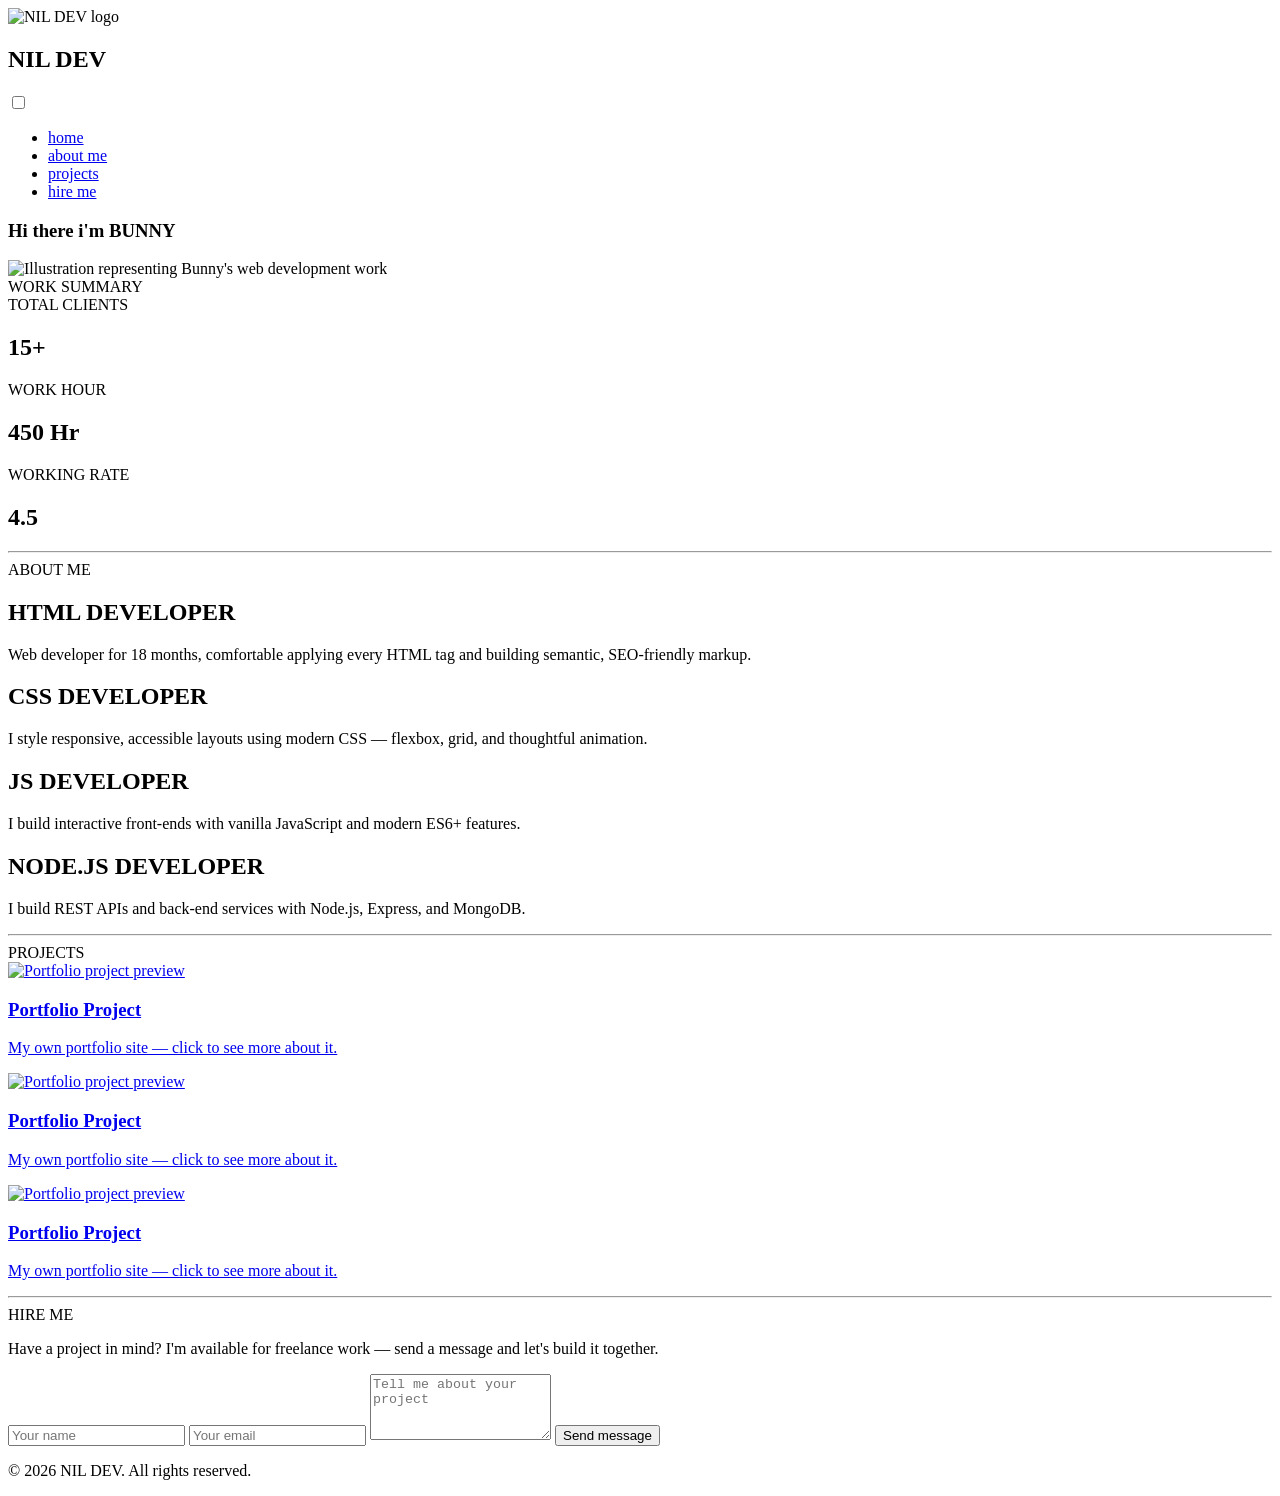
==== index.html @ 284971ad "Update and rename index-6.html to index.html" ====
<!DOCTYPE html>
<html lang="en">

<head>
  <meta charset="UTF-8">
  <meta name="viewport" content="width=device-width, initial-scale=1">
  <meta name="description" content="NIL DEV — Bunny's portfolio. HTML, CSS, JavaScript and Node.js developer building fast, SEO-friendly websites.">
  <title>NIL DEV - PORTFOLIO</title>
  <!--links-->
  <link rel="stylesheet" href="style.css">
  <link rel="preconnect" href="https://fonts.googleapis.com">
  <link rel="preconnect" href="https://fonts.gstatic.com" crossorigin>
  <link href="https://fonts.googleapis.com/css2?family=Poppins:ital,wght@0,300;0,400;0,500;0,600;0,700;0,800;1,400&display=swap" rel="stylesheet">
  <link rel="stylesheet" href="https://cdnjs.cloudflare.com/ajax/libs/font-awesome/7.3.1/css/all.css" integrity="sha512-x9WwyMYBnlXMNQ6kQ/Lyzu1NqIhLQKL5Oq6xByfXuRj7s9CskyCbLv/1IjqzJmXwFXWr0ov6jBV7Qbc0hh9nHg==" crossorigin="anonymous" referrerpolicy="no-referrer">
</head>

<body>
  <!--nav section-->
  <header>
    <nav>
      <div class="logo">
        <img src="logo.jpeg" alt="NIL DEV logo" />
        <h2>NIL DEV</h2>
      </div>

      <input type="checkbox" id="nav-toggle" class=p"nav-toggle" />
      <label for="nav-toggle" class="nav-burger" aria-label="Toggle menu">
        <span></span><span></span><span></span>
      </label>

      <div class="nav-links">
        <ul>
          <li><a href="#home">home</a></li>
          <li><a href="#about">about me</a></li>
          <li><a href="#projects">projects</a></li>
          <li><a href="#contact">hire me</a></li>
        </ul>
      </div>
    </nav>
  </header>

  <main>
    <section class="firstsec" id="home">
      <div class="top">
        <h3>Hi there i'm <span>BUNNY</span></h3>
        <!-- Element to contain animated typing -->
        <span id="element"></span>
        <div class="hero-img">
          <img src="bg.png" alt="Illustration representing Bunny's web development work" />
        </div>
      </div>

      <span class="text-grey">WORK SUMMARY</span>
      <div class="bottom">
        <div class="box">
          <span>TOTAL CLIENTS</span>
          <h2>15+</h2>
        </div>
        <div class="box">
          <span>WORK HOUR</span>
          <h2>450 Hr</h2>
        </div>
        <div class="box box3">
          <span>WORKING RATE</span>
          <h2>4.5</h2>
        </div>
      </div>
    </section>

    <hr />

    <section class="secondsec" id="about">
      <div class="content2">
        <span class="text-grey">ABOUT ME</span>
      </div>
      <div class="abtMeGrid">
        <div class="abtMeBox">
          <div class="expLogo"><i class="fa-brands fa-html5"></i></div>
          <h2>HTML DEVELOPER</h2>
          <p>Web developer for 18 months, comfortable applying every HTML tag and building semantic, SEO-friendly markup.</p>
        </div>
        <div class="abtMeBox">
          <div class="expLogo"><i class="fa-brands fa-css3-alt"></i></div>
          <h2>CSS DEVELOPER</h2>
          <p>I style responsive, accessible layouts using modern CSS — flexbox, grid, and thoughtful animation.</p>
        </div>
        <div class="abtMeBox">
          <div class="expLogo"><i class="fa-brands fa-js"></i></div>
          <h2>JS DEVELOPER</h2>
          <p>I build interactive front-ends with vanilla JavaScript and modern ES6+ features.</p>
        </div>
        <div class="abtMeBox">
          <div class="expLogo"><i class="fa-brands fa-node"></i></div>
          <h2>NODE.JS DEVELOPER</h2>
          <p>I build REST APIs and back-end services with Node.js, Express, and MongoDB.</p>
        </div>
      </div>
    </section>

    <hr />

    <section class="thirdsec" id="projects">
      <div>
        <span class="text-grey">PROJECTS</span>
      </div>
      <div class="projectGrid">
        <a class="projectTab" href="#">
          <div class="proc">
            <div class="projectPoster">
              <img src="poster.jpeg" alt="Portfolio project preview" loading="lazy" />
            </div>
            <div class="projectBrief">
              <div class="text">
                <h3>Portfolio Project</h3>
                <p>My own portfolio site — click to see more about it.</p>
              </div>
            </div>
          </div>
        </a>
        <a class="projectTab" href="#">
          <div class="proc">
            <div class="projectPoster">
              <img src="poster.jpeg" alt="Portfolio project preview" loading="lazy" />
            </div>
            <div class="projectBrief">
              <div class="text">
                <h3>Portfolio Project</h3>
                <p>My own portfolio site — click to see more about it.</p>
              </div>
            </div>
          </div>
        </a>
        <a class="projectTab" href="#">
          <div class="proc">
            <div class="projectPoster">
              <img src="poster.jpeg" alt="Portfolio project preview" loading="lazy" />
            </div>
            <div class="projectBrief">
              <div class="text">
                <h3>Portfolio Project</h3>
                <p>My own portfolio site — click to see more about it.</p>
              </div>
            </div>
          </div>
        </a>
      </div>
    </section>

    <hr />

    <section class="fourthsec" id="contact">
      <div>
        <span class="text-grey">HIRE ME</span>
      </div>
      <div class="contactBox">
        <p>Have a project in mind? I'm available for freelance work — send a message and let's build it together.</p>
        <form class="contactForm" action="#" method="POST">
          <input type="text" name="name" placeholder="Your name" required />
          <input type="email" name="email" placeholder="Your email" required />
          <textarea name="message" rows="4" placeholder="Tell me about your project" required></textarea>
          <button type="submit">Send message</button>
        </form>
      </div>
    </section>
  </main>

  <footer>
    <p>&copy; 2026 NIL DEV. All rights reserved.</p>
    <div class="socials">
      <a href="#" aria-label="GitHub"><i class="fa-brands fa-github"></i></a>
      <a href="#" aria-label="LinkedIn"><i class="fa-brands fa-linkedin"></i></a>
      <a href="#" aria-label="Twitter"><i class="fa-brands fa-twitter"></i></a>
    </div>
  </footer>

  <!-- Load library from the CDN -->
  <script src="https://unpkg.com/typed.js@3.0.0/dist/typed.umd.js"></script>

  <!-- Setup and start animation! -->
  <script>
    var typed = new Typed('#element', {
      strings: ['WEB DESIGNER.', 'WEB DEVELOPER.'],
      typeSpeed: 60,
      backSpeed: 40,
      loop: true,
    });
  </script>
</body>

</html>
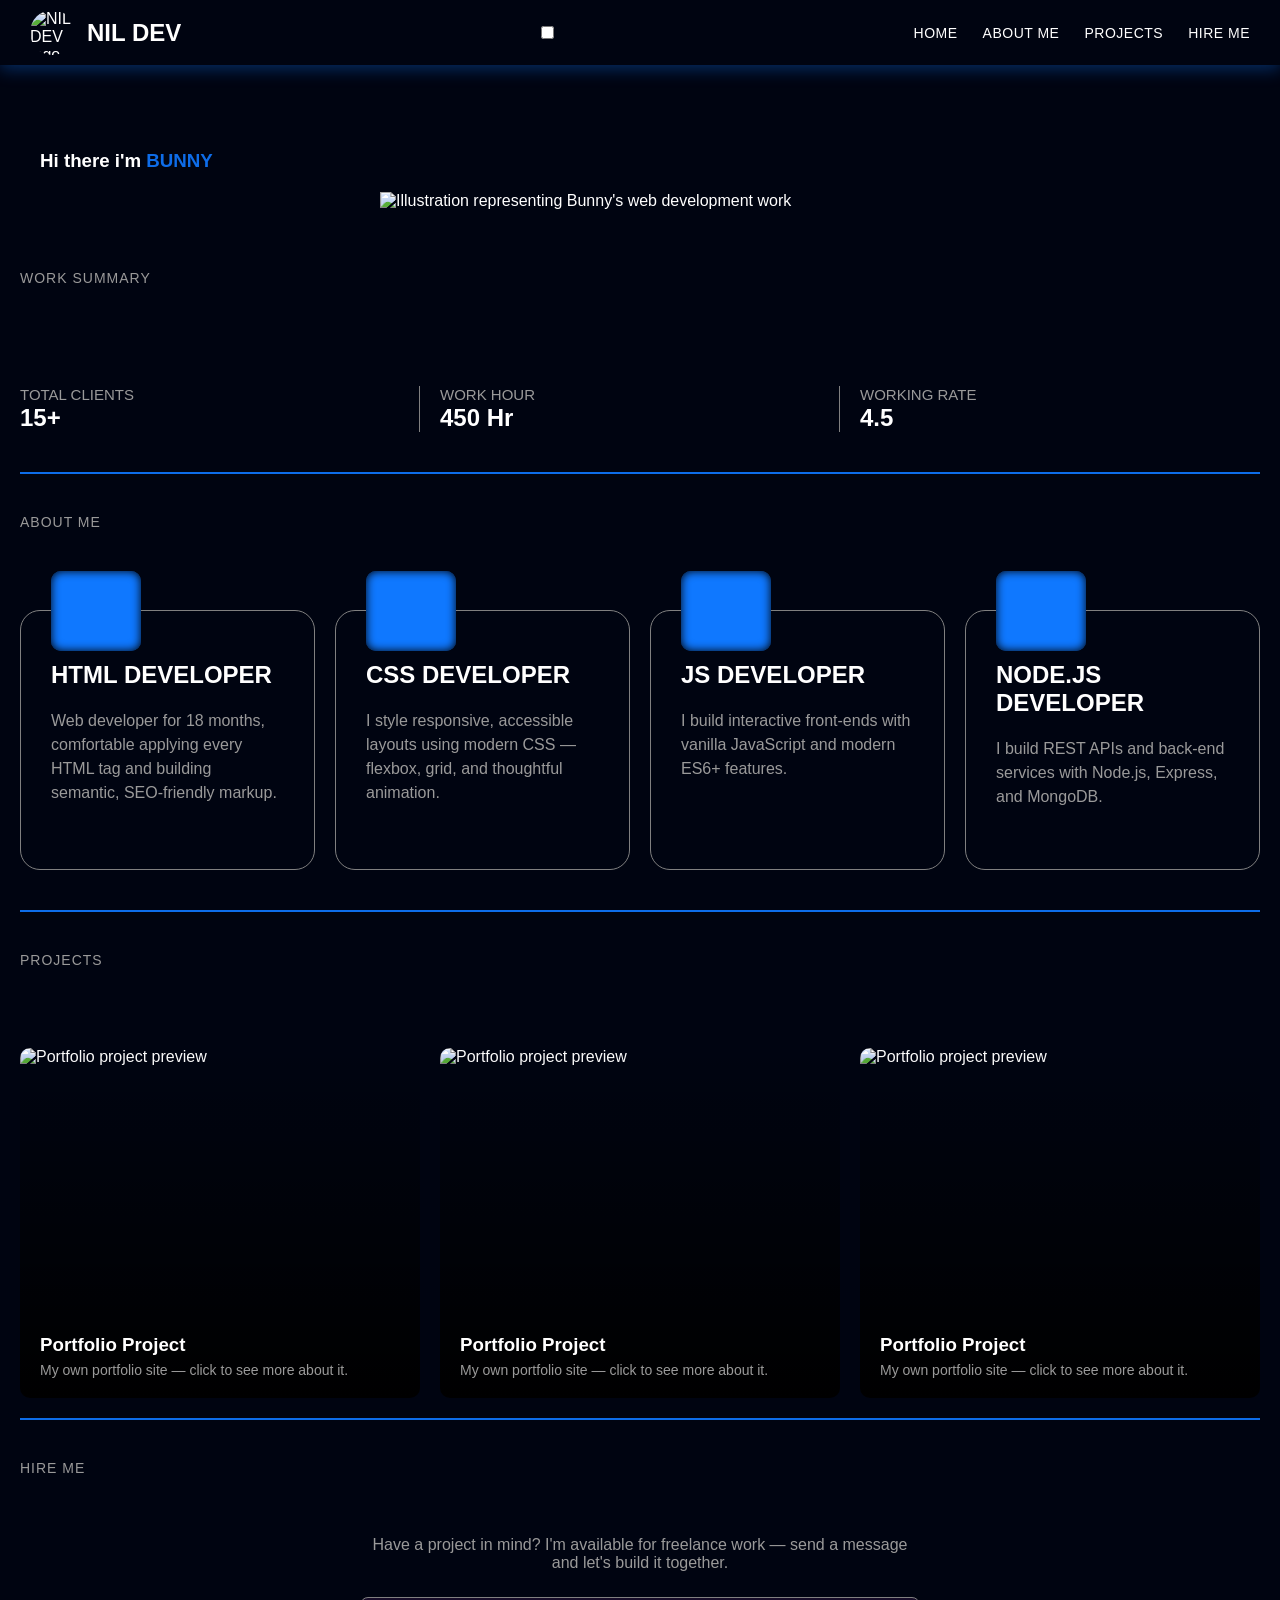
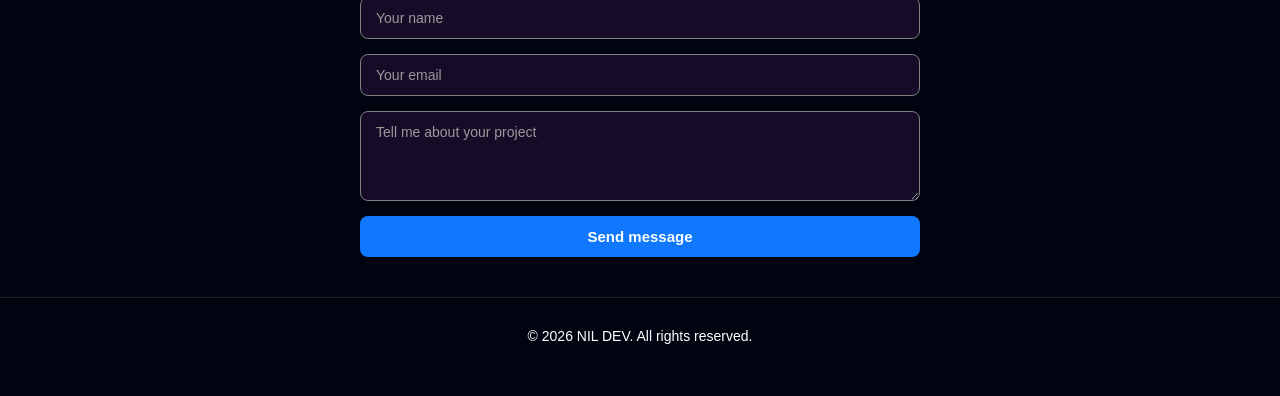
==== commit 3b36c54b: "Update index.html" ====
--- a/index.html
+++ b/index.html
@@ -167,7 +167,7 @@
   <footer>
     <p>&copy; 2026 NIL DEV. All rights reserved.</p>
     <div class="socials">
-      <a href="#" aria-label="GitHub"><i class="fa-brands fa-github"></i></a>
+      <a href="https://github.com/devbunny512" aria-label="GitHub"><i class="fa-brands fa-github"></i></a>
       <a href="#" aria-label="LinkedIn"><i class="fa-brands fa-linkedin"></i></a>
       <a href="#" aria-label="Twitter"><i class="fa-brands fa-twitter"></i></a>
     </div>
--- a/style.css
+++ b/style.css
@@ -0,0 +1,403 @@
+/*main adjustment*/
+:root {
+  --bg: #000411;
+  --nav: #160C28;
+  --accent: #0F78FFE8;
+  --accent-solid: #0F78FF;
+  --grey: #9a9a9a;
+}
+* {
+  margin: 0;
+  padding: 0;
+  box-sizing: border-box;
+  font-family: "Poppins", sans-serif;
+  color: #fff;
+}
+html {
+  scroll-behavior: smooth;
+}
+body {
+  min-height: 100vh;
+  background: var(--bg);
+  overflow-x: hidden;
+}
+a {
+  color: inherit;
+}
+:focus-visible {
+  outline: 2px solid var(--accent-solid);
+  outline-offset: 3px;
+}
+
+@media (prefers-reduced-motion: reduce) {
+  html {
+    scroll-behavior: auto;
+  }
+  * {
+    animation-duration: 0.001ms !important;
+    transition-duration: 0.001ms !important;
+  }
+}
+
+/*nav adjustment*/
+header {
+  position: fixed;
+  top: 0;
+  left: 0;
+  width: 100%;
+  z-index: 100;
+  background: var(--bg);
+}
+nav {
+  width: 100%;
+  height: 65px;
+  display: flex;
+  justify-content: space-between;
+  align-items: center;
+  padding: 5px 30px;
+  box-shadow: 0 4px 16px rgba(15, 120, 255, 0.35);
+  position: relative;
+}
+nav img {
+  width: 45px;
+  height: 45px;
+  object-fit: cover;
+  border-radius: 50%;
+}
+.logo {
+  display: flex;
+  align-items: center;
+  gap: 12px;
+}
+.nav-links ul {
+  display: flex;
+  list-style: none;
+  gap: 25px;
+}
+.nav-links ul li a {
+  text-decoration: none;
+  text-transform: uppercase;
+  font-size: 14px;
+  letter-spacing: 0.5px;
+  transition: color 0.2s ease;
+}
+.nav-links ul li a:hover {
+  color: var(--accent);
+}
+
+/* mobile burger (hidden on desktop) */
+.nav-toggle {
+  display: none;
+}
+.nav-burger {
+  display: none;
+  flex-direction: column;
+  gap: 5px;
+  cursor: pointer;
+  z-index: 110;
+}
+.nav-burger span {
+  width: 26px;
+  height: 2px;
+  background: #fff;
+  border-radius: 2px;
+}
+
+/*landing page adjustment*/
+.firstsec .top span {
+  color: var(--accent);
+  font-weight: 600;
+}
+#element {
+  font-size: 40px;
+}
+.firstsec .top {
+  width: 100%;
+  height: auto;
+  padding: 40px;
+  margin: 110px 0 0 0;
+}
+.firstsec .bottom {
+  width: 100%;
+  height: auto;
+  display: grid;
+  grid-template-columns: 1fr 1fr 1fr;
+  justify-content: center;
+  align-items: center;
+  gap: 20px;
+  margin-top: 20px;
+  padding: 20px;
+}
+.bottom .box {
+  width: 100%;
+  border-right: 1px solid grey;
+}
+.bottom .box3 {
+  border: none;
+}
+.bottom .box span {
+  font-size: 15px;
+  color: var(--grey);
+}
+.hero-img img {
+  width: 100%;
+  max-width: 520px;
+  display: block;
+  margin: 20px auto 0;
+}
+
+/*utility adjustment*/
+.text-grey {
+  color: var(--grey);
+  display: inline-block;
+  margin-bottom: 40px;
+  padding: 20px;
+  text-transform: uppercase;
+  letter-spacing: 1px;
+  font-size: 14px;
+}
+hr {
+  height: 0;
+  margin: 20px;
+  border: none;
+  border-top: 2px solid var(--accent);
+}
+
+/*second section adjustment*/
+.abtMeGrid {
+  display: grid;
+  grid-template-columns: repeat(auto-fit, minmax(220px, 1fr));
+  gap: 60px 20px;
+  padding: 0 20px 20px;
+}
+.abtMeBox {
+  height: 100%;
+  min-height: 260px;
+  border: 1px solid grey;
+  border-radius: 20px;
+  display: flex;
+  flex-direction: column;
+  position: relative;
+  gap: 20px;
+  padding: 50px 30px 30px;
+  transition: box-shadow 0.25s ease, transform 0.25s ease;
+}
+.abtMeBox .expLogo {
+  width: 90px;
+  height: 80px;
+  position: absolute;
+  top: -40px;
+  left: 30px;
+  display: flex;
+  justify-content: center;
+  align-items: center;
+  font-size: 2.5rem;
+  border-radius: 10px;
+  background: var(--accent-solid);
+  box-shadow: inset 0 0 10px black;
+}
+.content2 {
+  margin-bottom: 20px;
+}
+.abtMeBox p {
+  width: 100%;
+  color: var(--grey);
+  line-height: 1.5;
+}
+.abtMeBox:hover {
+  box-shadow: 0 0 10px rgba(0, 173, 255, 0.78);
+  transform: translateY(-5px);
+}
+
+/*projects adjustment*/
+.projectGrid {
+  display: grid;
+  grid-template-columns: repeat(auto-fit, minmax(280px, 1fr));
+  gap: 20px;
+  margin: 20px;
+}
+
+.projectTab {
+  text-decoration: none;
+  display: block;
+}
+
+.proc {
+  position: relative;
+  height: 350px;
+  border-radius: 10px;
+  overflow: hidden;
+}
+
+.projectPoster {
+  width: 100%;
+  height: 100%;
+}
+
+.projectPoster img {
+  width: 100%;
+  height: 100%;
+  object-fit: cover;
+  display: block;
+  transition: transform 0.4s ease;
+}
+
+.projectTab:hover .projectPoster img {
+  transform: scale(1.06);
+}
+
+.projectBrief {
+  position: absolute; /* Poster er upor vese thakbe */
+  bottom: 0; /* Ekdom niche theke suru */
+  left: 0;
+  width: 100%;
+  height: 100%;
+  z-index: 2; /* Upor e thakar jonno */
+  padding: 20px;
+  display: flex;
+  justify-content: flex-end;
+  gap: 10px;
+  flex-direction: column;
+  background: linear-gradient(to top, #000000, #00000000); /* niche kalo, upore faka */
+  color: white;
+  transition: background 0.3s ease;
+}
+
+.projectTab:hover .projectBrief {
+  background: #000000bd; /* niche kalo, upore faka */
+}
+
+.projectBrief .text p {
+  color: var(--grey);
+  font-size: 14px;
+  margin-top: 6px;
+}
+
+/*contact / hire me section*/
+.contactBox {
+  max-width: 600px;
+  margin: 0 auto 40px;
+  padding: 0 20px;
+  text-align: center;
+}
+.contactBox p {
+  color: var(--grey);
+  margin-bottom: 25px;
+}
+.contactForm {
+  display: flex;
+  flex-direction: column;
+  gap: 15px;
+  text-align: left;
+}
+.contactForm input,
+.contactForm textarea {
+  background: var(--nav);
+  border: 1px solid grey;
+  border-radius: 8px;
+  padding: 12px 15px;
+  font-size: 14px;
+  resize: vertical;
+}
+.contactForm input::placeholder,
+.contactForm textarea::placeholder {
+  color: var(--grey);
+}
+.contactForm input:focus,
+.contactForm textarea:focus {
+  border-color: var(--accent-solid);
+}
+.contactForm button {
+  background: var(--accent-solid);
+  border: none;
+  border-radius: 8px;
+  padding: 12px 15px;
+  font-size: 15px;
+  font-weight: 600;
+  cursor: pointer;
+  transition: opacity 0.2s ease;
+}
+.contactForm button:hover {
+  opacity: 0.85;
+}
+
+/*footer*/
+footer {
+  display: flex;
+  flex-direction: column;
+  align-items: center;
+  gap: 12px;
+  padding: 30px 20px 40px;
+  border-top: 1px solid #222;
+  color: var(--grey);
+  font-size: 14px;
+  text-align: center;
+}
+footer .socials {
+  display: flex;
+  gap: 20px;
+  font-size: 18px;
+}
+footer .socials a {
+  transition: color 0.2s ease;
+}
+footer .socials a:hover {
+  color: var(--accent);
+}
+
+/*responsive adjustment*/
+@media (max-width: 768px) {
+  nav {
+    padding: 5px 20px;
+  }
+  .nav-burger {
+    display: flex;
+  }
+  .nav-links {
+    position: fixed;
+    top: 65px;
+    left: 0;
+    width: 100%;
+    background: var(--nav);
+    max-height: 0;
+    overflow: hidden;
+    transition: max-height 0.3s ease;
+  }
+  .nav-links ul {
+    flex-direction: column;
+    gap: 0;
+    padding: 10px 0;
+  }
+  .nav-links ul li a {
+    display: block;
+    padding: 12px 25px;
+  }
+  .nav-toggle:checked ~ .nav-links {
+    max-height: 300px;
+  }
+
+  .firstsec .top {
+    margin-top: 90px;
+    padding: 20px;
+    text-align: center;
+  }
+  #element {
+    font-size: 28px;
+  }
+  .firstsec .bottom {
+    grid-template-columns: 1fr;
+    padding: 10px;
+  }
+  .bottom .box {
+    border-right: none;
+    border-bottom: 1px solid grey;
+    padding-bottom: 15px;
+  }
+  .bottom .box3 {
+    border-bottom: none;
+  }
+
+  .abtMeGrid {
+    grid-template-columns: 1fr;
+  }
+}
